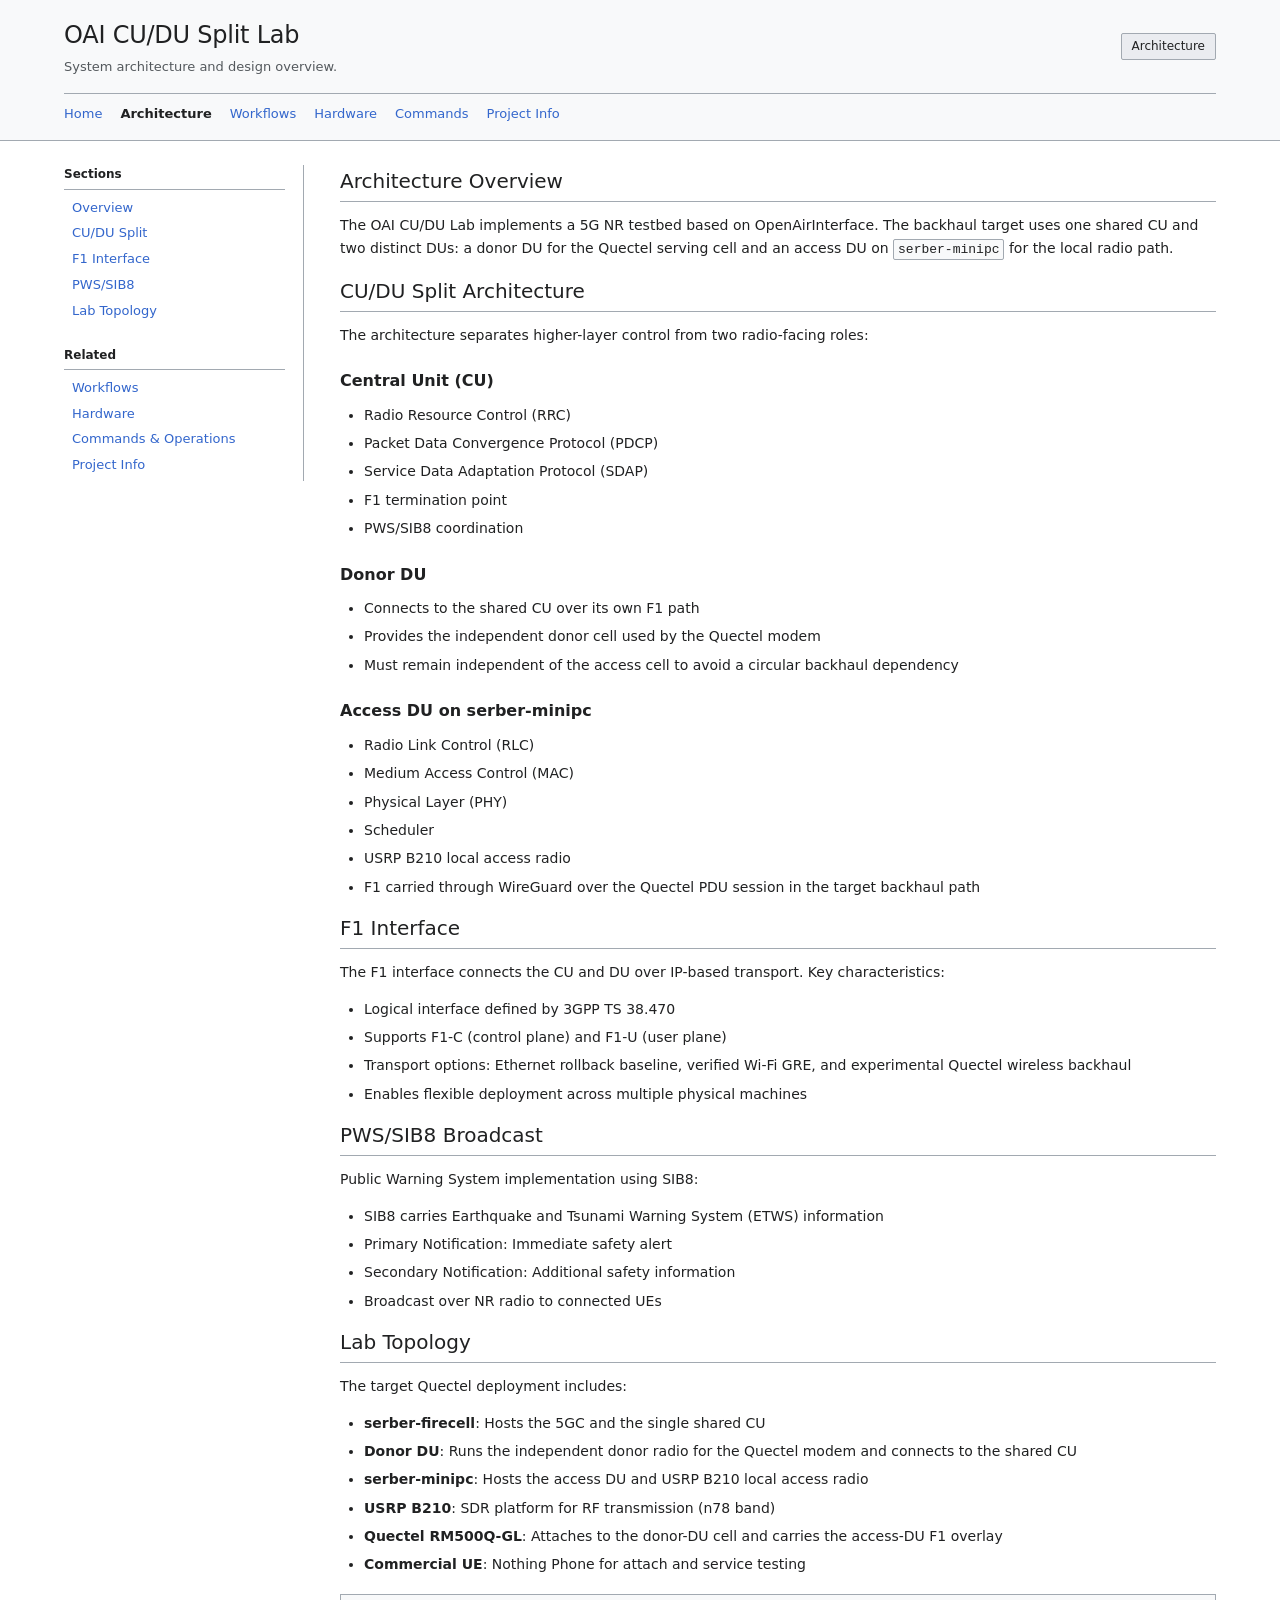
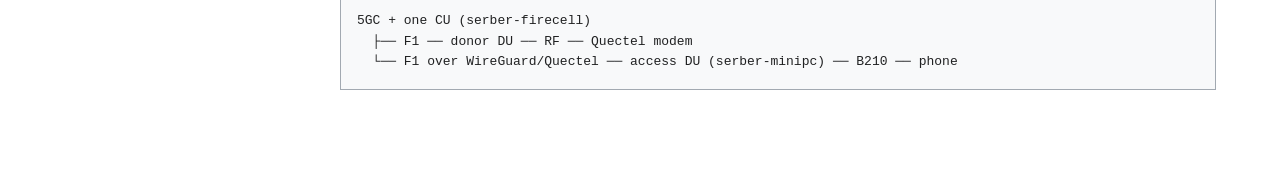
==== wiki/architecture.html @ 9427b41d "Publish lab wiki with GitHub Pages" ====
<!doctype html>
<html lang="en">
<head>
  <meta charset="utf-8">
  <meta name="viewport" content="width=device-width, initial-scale=1">
  <title>Architecture - OAI CU/DU Lab</title>
  <link rel="stylesheet" href="style.css">
</head>
<body>
  <header>
    <div class="wrap">
      <div class="header-main">
        <div>
          <h1><a href="index.html">OAI CU/DU Split Lab</a></h1>
          <p class="summary">System architecture and design overview.</p>
        </div>
        <div class="page-title-badge">Architecture</div>
      </div>
      <nav>
        <a href="index.html" class="">Home</a>
        <a href="architecture.html" class="active">Architecture</a>
        <a href="workflows.html" class="">Workflows</a>
        <a href="hardware.html" class="">Hardware</a>
        <a href="commands.html" class="">Commands</a>
        <a href="project.html" class="">Project Info</a>
      </nav>
    </div>
  </header>
  <div class="wrap">
    <main>
      <aside class="side">
        <div class="side-group">
          <h2 class="side-group-title">Sections</h2>
          <ul class="side-links">
            <li><a href="#overview">Overview</a></li>
            <li><a href="#cu-du">CU/DU Split</a></li>
            <li><a href="#f1">F1 Interface</a></li>
            <li><a href="#pws">PWS/SIB8</a></li>
            <li><a href="#topology">Lab Topology</a></li>
          </ul>
        </div>
        <div class="side-group">
          <h2 class="side-group-title">Related</h2>
          <ul class="side-links">
            <li><a href="workflows.html">Workflows</a></li>
            <li><a href="hardware.html">Hardware</a></li>
            <li><a href="commands.html">Commands &amp; Operations</a></li>
            <li><a href="project.html">Project Info</a></li>
          </ul>
        </div>
      </aside>
      <article>
        <section id="overview">
          <h2>Architecture Overview</h2>
          <p>The OAI CU/DU Lab implements a 5G NR testbed based on OpenAirInterface. The backhaul target uses one shared CU and two distinct DUs: a donor DU for the Quectel serving cell and an access DU on <code>serber-minipc</code> for the local radio path.</p>
        </section>

        <section id="cu-du">
          <h2>CU/DU Split Architecture</h2>
          <p>The architecture separates higher-layer control from two radio-facing roles:</p>
          <h3>Central Unit (CU)</h3>
          <ul>
            <li>Radio Resource Control (RRC)</li>
            <li>Packet Data Convergence Protocol (PDCP)</li>
            <li>Service Data Adaptation Protocol (SDAP)</li>
            <li>F1 termination point</li>
            <li>PWS/SIB8 coordination</li>
          </ul>
          <h3>Donor DU</h3>
          <ul>
            <li>Connects to the shared CU over its own F1 path</li>
            <li>Provides the independent donor cell used by the Quectel modem</li>
            <li>Must remain independent of the access cell to avoid a circular backhaul dependency</li>
          </ul>
          <h3>Access DU on serber-minipc</h3>
          <ul>
            <li>Radio Link Control (RLC)</li>
            <li>Medium Access Control (MAC)</li>
            <li>Physical Layer (PHY)</li>
            <li>Scheduler</li>
            <li>USRP B210 local access radio</li>
            <li>F1 carried through WireGuard over the Quectel PDU session in the target backhaul path</li>
          </ul>
        </section>

        <section id="f1">
          <h2>F1 Interface</h2>
          <p>The F1 interface connects the CU and DU over IP-based transport. Key characteristics:</p>
          <ul>
            <li>Logical interface defined by 3GPP TS 38.470</li>
            <li>Supports F1-C (control plane) and F1-U (user plane)</li>
            <li>Transport options: Ethernet rollback baseline, verified Wi-Fi GRE, and experimental Quectel wireless backhaul</li>
            <li>Enables flexible deployment across multiple physical machines</li>
          </ul>
        </section>

        <section id="pws">
          <h2>PWS/SIB8 Broadcast</h2>
          <p>Public Warning System implementation using SIB8:</p>
          <ul>
            <li>SIB8 carries Earthquake and Tsunami Warning System (ETWS) information</li>
            <li>Primary Notification: Immediate safety alert</li>
            <li>Secondary Notification: Additional safety information</li>
            <li>Broadcast over NR radio to connected UEs</li>
          </ul>
        </section>

        <section id="topology">
          <h2>Lab Topology</h2>
          <p>The target Quectel deployment includes:</p>
          <ul>
            <li><strong>serber-firecell</strong>: Hosts the 5GC and the single shared CU</li>
            <li><strong>Donor DU</strong>: Runs the independent donor radio for the Quectel modem and connects to the shared CU</li>
            <li><strong>serber-minipc</strong>: Hosts the access DU and USRP B210 local access radio</li>
            <li><strong>USRP B210</strong>: SDR platform for RF transmission (n78 band)</li>
            <li><strong>Quectel RM500Q-GL</strong>: Attaches to the donor-DU cell and carries the access-DU F1 overlay</li>
            <li><strong>Commercial UE</strong>: Nothing Phone for attach and service testing</li>
          </ul>
          <pre><code>5GC + one CU (serber-firecell)
  ├── F1 ── donor DU ── RF ── Quectel modem
  └── F1 over WireGuard/Quectel ── access DU (serber-minipc) ── B210 ── phone</code></pre>
        </section>
      </article>
    </main>
  </div>
</body>
</html>
---- wiki/style.css ----
/* Arch Wiki-style simple documentation theme */

:root {
  /* Fonts */
  --font-body: system-ui, -apple-system, BlinkMacSystemFont, "Segoe UI", Roboto, "Helvetica Neue", Arial, sans-serif;
  --font-mono: monospace, "Courier New", Courier;

  /* Theme Colors (Light Mode Default) */
  --bg: #ffffff;
  --card-bg: #ffffff;
  --fg: #202122;
  --muted: #54595d;
  --line: #a2a9b1;
  --soft: #f8f9fa;
  --primary: #3366cc;
  --primary-hover: #4477dd;
  --primary-light: #eaecf0;
  --accent: #3366cc;
}

@media (prefers-color-scheme: dark) {
  :root {
    --bg: #101418;
    --card-bg: #101418;
    --fg: #e3e3e3;
    --muted: #9ca3af;
    --line: #30363d;
    --soft: #161b22;
    --primary: #58a6ff;
    --primary-hover: #6cb6ff;
    --primary-light: #1f2937;
    --accent: #58a6ff;
  }
}

* {
  box-sizing: border-box;
}

body {
  margin: 0;
  font-family: var(--font-body);
  color: var(--fg);
  background: var(--bg);
  -webkit-font-smoothing: antialiased;
  line-height: 1.6;
}

header {
  border-bottom: 1px solid var(--line);
  background: var(--soft);
  padding: 16px 0;
}

.wrap {
  max-width: 1200px;
  margin: 0 auto;
  padding: 0 24px;
}

header .wrap {
  display: flex;
  flex-direction: column;
  gap: 12px;
}

.header-main {
  display: flex;
  justify-content: space-between;
  align-items: center;
}

header h1 {
  font-size: 24px;
  font-weight: normal;
  margin: 0;
  color: var(--fg);
  letter-spacing: -0.01em;
}

header h1 a {
  color: var(--fg) !important;
  text-decoration: none !important;
}

header h1 a:hover {
  color: var(--primary) !important;
}

header .summary {
  font-size: 13px;
  color: var(--muted);
  margin: 4px 0 0 0;
  line-height: 1.4;
}

.page-title-badge {
  font-size: 12px;
  font-weight: normal;
  background: var(--primary-light);
  color: var(--fg);
  padding: 3px 10px;
  border: 1px solid var(--line);
  border-radius: 2px;
}

nav {
  display: flex;
  gap: 18px;
  border-top: 1px solid var(--line);
  padding-top: 10px;
  margin-top: 4px;
  flex-wrap: wrap;
}

nav a {
  font-size: 13px;
  color: var(--primary);
  text-decoration: none !important;
}

nav a:hover {
  text-decoration: underline !important;
}

nav a.active {
  color: var(--fg);
  font-weight: bold;
}

main {
  display: grid;
  grid-template-columns: 240px 1fr;
  gap: 36px;
  margin-top: 24px;
  align-items: start;
}

@media (max-width: 900px) {
  main {
    grid-template-columns: 1fr;
    gap: 24px;
  }
}

.side {
  border-right: 1px solid var(--line);
  padding-right: 18px;
  font-size: 13px;
}

@media (max-width: 900px) {
  .side {
    border-right: none;
    border-bottom: 1px solid var(--line);
    padding-right: 0;
    padding-bottom: 18px;
  }
}

.side-group {
  margin-bottom: 24px;
}

.side-group:last-child {
  margin-bottom: 0;
}

.side-group-title {
  font-size: 12px;
  font-weight: bold;
  color: var(--fg);
  margin: 0 0 8px 0;
  border-bottom: 1px solid var(--line);
  padding-bottom: 4px;
}

.side-links {
  list-style: none;
  padding: 0 0 0 8px;
  margin: 0;
}

.side-links li {
  margin: 5px 0;
}

.side-links a {
  color: var(--primary);
  text-decoration: none;
}

.side-links a:hover {
  text-decoration: underline;
}

.side-links a.active {
  color: var(--fg);
  font-weight: bold;
}

article {
  min-width: 0;
  padding-bottom: 64px;
}

article h2 {
  font-size: 20px;
  font-weight: normal;
  color: var(--fg);
  margin: 28px 0 12px;
  padding-bottom: 4px;
  border-bottom: 1px solid var(--line);
}

article h2:first-of-type {
  margin-top: 0;
}

article h3 {
  font-size: 16px;
  font-weight: bold;
  color: var(--fg);
  margin: 22px 0 10px;
}

article p {
  margin: 0 0 14px 0;
  font-size: 14px;
}

article ul, article ol {
  padding-left: 24px;
  margin: 0 0 14px 0;
}

article li {
  margin: 6px 0;
  font-size: 14px;
}

article code {
  font-family: var(--font-mono);
  font-size: 13px;
  background: var(--soft);
  color: var(--fg);
  padding: 2px 4px;
  border: 1px solid var(--line);
  border-radius: 2px;
  word-break: break-all;
}

article pre {
  font-family: var(--font-mono);
  font-size: 13px;
  background: var(--soft);
  border: 1px solid var(--line);
  padding: 16px;
  overflow-x: auto;
  margin: 18px 0;
}

article pre code {
  background: none;
  border: none;
  padding: 0;
  border-radius: 0;
}

article a {
  color: var(--primary);
  text-decoration: none;
}

article a:hover {
  text-decoration: underline;
}

.grid {
  display: grid;
  grid-template-columns: repeat(auto-fit, minmax(260px, 1fr));
  gap: 16px;
  margin: 20px 0;
}

.box {
  border: 1px solid var(--line);
  padding: 16px;
  background: var(--soft);
}

.box h3 {
  margin-top: 0;
  margin-bottom: 6px;
  font-size: 14.5px;
}

.box p {
  font-size: 13px;
  margin-bottom: 0;
  color: var(--muted);
  line-height: 1.5;
}

/* Minimal Table styling conforming to Arch Wiki theme */
table {
  width: 100%;
  border-collapse: collapse;
  margin: 20px 0;
  font-size: 13px;
}

th, td {
  padding: 8px 12px;
  text-align: left;
  border: 1px solid var(--line);
}

th {
  background-color: var(--soft);
  font-weight: bold;
}

tr:nth-child(even) td {
  background-color: var(--soft);
}

/* Minimal Alert boxes conforming to Arch Wiki theme */
.alert {
  padding: 12px 16px;
  margin: 20px 0;
  border-left: 4px solid var(--line);
  background-color: var(--soft);
  font-size: 13.5px;
}

.alert p {
  margin: 0;
}

.alert-title {
  font-weight: bold;
  margin-bottom: 4px;
}

.alert-note {
  border-left-color: var(--primary);
}

.alert-tip {
  border-left-color: var(--primary);
}

.alert-warning {
  border-left-color: var(--line);
}

.alert-danger {
  border-left-color: var(--line);
}
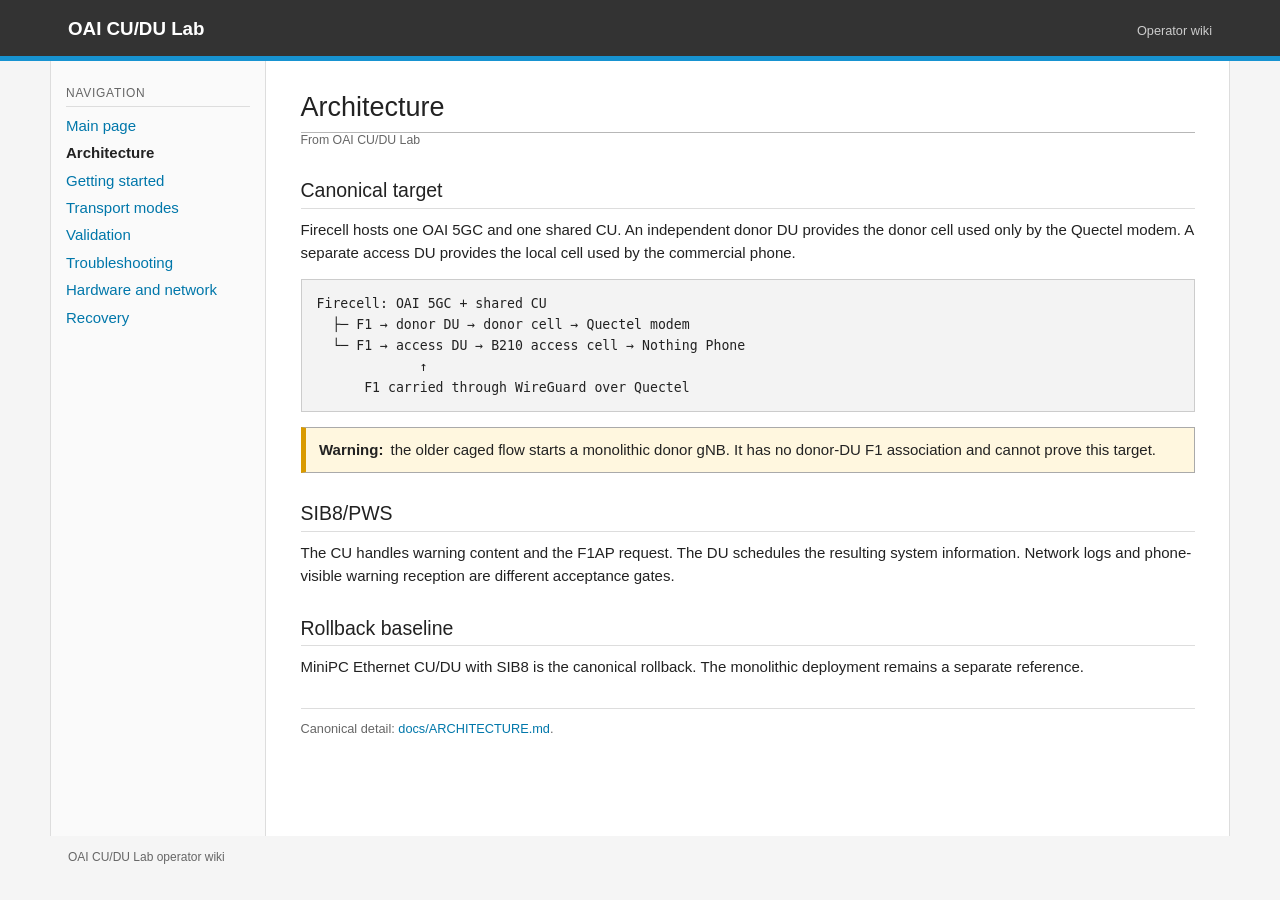
==== commit 5f5c643c: "Simplify the operator wiki" ====
--- a/wiki/architecture.html
+++ b/wiki/architecture.html
@@ -1,127 +1,16 @@
 <!doctype html>
-<html lang="en">
-<head>
-  <meta charset="utf-8">
-  <meta name="viewport" content="width=device-width, initial-scale=1">
-  <title>Architecture - OAI CU/DU Lab</title>
-  <link rel="stylesheet" href="style.css">
-</head>
-<body>
-  <header>
-    <div class="wrap">
-      <div class="header-main">
-        <div>
-          <h1><a href="index.html">OAI CU/DU Split Lab</a></h1>
-          <p class="summary">System architecture and design overview.</p>
-        </div>
-        <div class="page-title-badge">Architecture</div>
-      </div>
-      <nav>
-        <a href="index.html" class="">Home</a>
-        <a href="architecture.html" class="active">Architecture</a>
-        <a href="workflows.html" class="">Workflows</a>
-        <a href="hardware.html" class="">Hardware</a>
-        <a href="commands.html" class="">Commands</a>
-        <a href="project.html" class="">Project Info</a>
-      </nav>
-    </div>
-  </header>
-  <div class="wrap">
-    <main>
-      <aside class="side">
-        <div class="side-group">
-          <h2 class="side-group-title">Sections</h2>
-          <ul class="side-links">
-            <li><a href="#overview">Overview</a></li>
-            <li><a href="#cu-du">CU/DU Split</a></li>
-            <li><a href="#f1">F1 Interface</a></li>
-            <li><a href="#pws">PWS/SIB8</a></li>
-            <li><a href="#topology">Lab Topology</a></li>
-          </ul>
-        </div>
-        <div class="side-group">
-          <h2 class="side-group-title">Related</h2>
-          <ul class="side-links">
-            <li><a href="workflows.html">Workflows</a></li>
-            <li><a href="hardware.html">Hardware</a></li>
-            <li><a href="commands.html">Commands &amp; Operations</a></li>
-            <li><a href="project.html">Project Info</a></li>
-          </ul>
-        </div>
-      </aside>
-      <article>
-        <section id="overview">
-          <h2>Architecture Overview</h2>
-          <p>The OAI CU/DU Lab implements a 5G NR testbed based on OpenAirInterface. The backhaul target uses one shared CU and two distinct DUs: a donor DU for the Quectel serving cell and an access DU on <code>serber-minipc</code> for the local radio path.</p>
-        </section>
-
-        <section id="cu-du">
-          <h2>CU/DU Split Architecture</h2>
-          <p>The architecture separates higher-layer control from two radio-facing roles:</p>
-          <h3>Central Unit (CU)</h3>
-          <ul>
-            <li>Radio Resource Control (RRC)</li>
-            <li>Packet Data Convergence Protocol (PDCP)</li>
-            <li>Service Data Adaptation Protocol (SDAP)</li>
-            <li>F1 termination point</li>
-            <li>PWS/SIB8 coordination</li>
-          </ul>
-          <h3>Donor DU</h3>
-          <ul>
-            <li>Connects to the shared CU over its own F1 path</li>
-            <li>Provides the independent donor cell used by the Quectel modem</li>
-            <li>Must remain independent of the access cell to avoid a circular backhaul dependency</li>
-          </ul>
-          <h3>Access DU on serber-minipc</h3>
-          <ul>
-            <li>Radio Link Control (RLC)</li>
-            <li>Medium Access Control (MAC)</li>
-            <li>Physical Layer (PHY)</li>
-            <li>Scheduler</li>
-            <li>USRP B210 local access radio</li>
-            <li>F1 carried through WireGuard over the Quectel PDU session in the target backhaul path</li>
-          </ul>
-        </section>
-
-        <section id="f1">
-          <h2>F1 Interface</h2>
-          <p>The F1 interface connects the CU and DU over IP-based transport. Key characteristics:</p>
-          <ul>
-            <li>Logical interface defined by 3GPP TS 38.470</li>
-            <li>Supports F1-C (control plane) and F1-U (user plane)</li>
-            <li>Transport options: Ethernet rollback baseline, verified Wi-Fi GRE, and experimental Quectel wireless backhaul</li>
-            <li>Enables flexible deployment across multiple physical machines</li>
-          </ul>
-        </section>
-
-        <section id="pws">
-          <h2>PWS/SIB8 Broadcast</h2>
-          <p>Public Warning System implementation using SIB8:</p>
-          <ul>
-            <li>SIB8 carries Earthquake and Tsunami Warning System (ETWS) information</li>
-            <li>Primary Notification: Immediate safety alert</li>
-            <li>Secondary Notification: Additional safety information</li>
-            <li>Broadcast over NR radio to connected UEs</li>
-          </ul>
-        </section>
-
-        <section id="topology">
-          <h2>Lab Topology</h2>
-          <p>The target Quectel deployment includes:</p>
-          <ul>
-            <li><strong>serber-firecell</strong>: Hosts the 5GC and the single shared CU</li>
-            <li><strong>Donor DU</strong>: Runs the independent donor radio for the Quectel modem and connects to the shared CU</li>
-            <li><strong>serber-minipc</strong>: Hosts the access DU and USRP B210 local access radio</li>
-            <li><strong>USRP B210</strong>: SDR platform for RF transmission (n78 band)</li>
-            <li><strong>Quectel RM500Q-GL</strong>: Attaches to the donor-DU cell and carries the access-DU F1 overlay</li>
-            <li><strong>Commercial UE</strong>: Nothing Phone for attach and service testing</li>
-          </ul>
-          <pre><code>5GC + one CU (serber-firecell)
-  ├── F1 ── donor DU ── RF ── Quectel modem
-  └── F1 over WireGuard/Quectel ── access DU (serber-minipc) ── B210 ── phone</code></pre>
-        </section>
-      </article>
-    </main>
-  </div>
-</body>
-</html>
+<html lang="en"><head><meta charset="utf-8"><meta name="viewport" content="width=device-width,initial-scale=1"><title>Architecture — OAI CU/DU Lab</title><link rel="stylesheet" href="style.css"></head>
+<body><header class="site-header"><div class="site-header-inner"><p class="site-title"><a href="index.html">OAI CU/DU Lab</a></p><span class="site-tagline">Operator wiki</span></div></header>
+<div class="page"><aside class="sidebar"><h2>Navigation</h2><ul><li><a href="index.html">Main page</a></li><li><a aria-current="page" href="architecture.html">Architecture</a></li><li><a href="commands.html">Getting started</a></li><li><a href="workflows.html">Transport modes</a></li><li><a href="validation.html">Validation</a></li><li><a href="troubleshooting.html">Troubleshooting</a></li><li><a href="hardware.html">Hardware and network</a></li><li><a href="recovery.html">Recovery</a></li></ul></aside>
+<main><h1>Architecture</h1><p class="from">From OAI CU/DU Lab</p>
+<h2>Canonical target</h2><p>Firecell hosts one OAI 5GC and one shared CU. An independent donor DU provides the donor cell used only by the Quectel modem. A separate access DU provides the local cell used by the commercial phone.</p>
+<pre><code>Firecell: OAI 5GC + shared CU
+  ├─ F1 → donor DU → donor cell → Quectel modem
+  └─ F1 → access DU → B210 access cell → Nothing Phone
+             ↑
+      F1 carried through WireGuard over Quectel</code></pre>
+<div class="warning"><strong>Warning:</strong> the older caged flow starts a monolithic donor gNB. It has no donor-DU F1 association and cannot prove this target.</div>
+<h2>SIB8/PWS</h2><p>The CU handles warning content and the F1AP request. The DU schedules the resulting system information. Network logs and phone-visible warning reception are different acceptance gates.</p>
+<h2>Rollback baseline</h2><p>MiniPC Ethernet CU/DU with SIB8 is the canonical rollback. The monolithic deployment remains a separate reference.</p>
+<p class="source">Canonical detail: <a href="https://github.com/promaaa/oai-cu-du-lab/blob/main/docs/ARCHITECTURE.md">docs/ARCHITECTURE.md</a>.</p></main></div>
+<footer>OAI CU/DU Lab operator wiki</footer></body></html>
--- a/wiki/style.css
+++ b/wiki/style.css
@@ -1,360 +1,75 @@
-/* Arch Wiki-style simple documentation theme */
-
 :root {
-  /* Fonts */
-  --font-body: system-ui, -apple-system, BlinkMacSystemFont, "Segoe UI", Roboto, "Helvetica Neue", Arial, sans-serif;
-  --font-mono: monospace, "Courier New", Courier;
-
-  /* Theme Colors (Light Mode Default) */
-  --bg: #ffffff;
-  --card-bg: #ffffff;
-  --fg: #202122;
-  --muted: #54595d;
-  --line: #a2a9b1;
-  --soft: #f8f9fa;
-  --primary: #3366cc;
-  --primary-hover: #4477dd;
-  --primary-light: #eaecf0;
-  --accent: #3366cc;
+  --blue: #1793d1;
+  --blue-dark: #0f6f9f;
+  --ink: #222;
+  --muted: #666;
+  --line: #b7b7b7;
+  --soft-line: #ddd;
+  --paper: #fff;
+  --page: #f5f5f5;
+  --note: #eef7fc;
+  --warn: #fff7df;
+  font-family: Arial, Helvetica, sans-serif;
+  color: var(--ink);
+  background: var(--page);
 }
 
-@media (prefers-color-scheme: dark) {
-  :root {
-    --bg: #101418;
-    --card-bg: #101418;
-    --fg: #e3e3e3;
-    --muted: #9ca3af;
-    --line: #30363d;
-    --soft: #161b22;
-    --primary: #58a6ff;
-    --primary-hover: #6cb6ff;
-    --primary-light: #1f2937;
-    --accent: #58a6ff;
-  }
+* { box-sizing: border-box; }
+html { font-size: 15px; }
+body { margin: 0; line-height: 1.55; background: var(--page); }
+a { color: #07a; text-decoration: none; }
+a:hover, a:focus { color: var(--blue-dark); text-decoration: underline; }
+
+.site-header { background: #333; color: #fff; border-bottom: 5px solid var(--blue); }
+.site-header-inner { max-width: 1180px; margin: 0 auto; padding: .9rem 1.2rem; display: flex; align-items: baseline; justify-content: space-between; gap: 1rem; }
+.site-title { margin: 0; font-size: 1.25rem; font-weight: 600; }
+.site-title a { color: #fff; }
+.site-title a:hover { text-decoration: none; }
+.site-tagline { color: #ccc; font-size: .85rem; }
+
+.page { max-width: 1180px; margin: 0 auto; display: grid; grid-template-columns: 215px minmax(0, 1fr); min-height: calc(100vh - 125px); background: var(--paper); border-inline: 1px solid var(--soft-line); }
+.sidebar { padding: 1.5rem 1rem; border-right: 1px solid var(--soft-line); background: #fafafa; }
+.sidebar h2 { margin: 0 0 .45rem; padding-bottom: .25rem; font-size: .8rem; text-transform: uppercase; letter-spacing: .06em; color: var(--muted); border-bottom: 1px solid var(--soft-line); }
+.sidebar ul { margin: 0 0 1.25rem; padding: 0; list-style: none; }
+.sidebar li { margin: .28rem 0; }
+.sidebar a[aria-current="page"] { color: var(--ink); font-weight: 700; }
+
+main { min-width: 0; padding: 1.7rem 2.3rem 3rem; }
+.from { margin: -.5rem 0 1.2rem; color: var(--muted); font-size: .82rem; }
+h1 { margin: 0 0 .35rem; padding-bottom: .25rem; font-size: 1.8rem; font-weight: 400; border-bottom: 1px solid var(--line); }
+h2 { margin: 1.7rem 0 .55rem; padding-bottom: .18rem; font-size: 1.3rem; font-weight: 400; border-bottom: 1px solid var(--soft-line); }
+h3 { margin: 1.3rem 0 .4rem; font-size: 1rem; }
+p { margin: .55rem 0 1rem; }
+ul, ol { padding-left: 1.7rem; }
+li { margin: .2rem 0; }
+code { padding: .1rem .25rem; background: #eee; border: 1px solid #ddd; font-family: ui-monospace, SFMono-Regular, Menlo, Consolas, monospace; font-size: .88em; }
+pre { overflow-x: auto; padding: .85rem 1rem; background: #f3f3f3; border: 1px solid #ccc; line-height: 1.4; }
+pre code { padding: 0; background: transparent; border: 0; }
+
+table { width: 100%; margin: .8rem 0 1.2rem; border-collapse: collapse; font-size: .92rem; }
+th, td { padding: .45rem .55rem; border: 1px solid #aaa; text-align: left; vertical-align: top; }
+th { background: #e8e8e8; }
+tr:nth-child(even) td { background: #fafafa; }
+
+.note, .warning { margin: 1rem 0; padding: .7rem .9rem; border: 1px solid #aaa; border-left-width: 5px; }
+.note { background: var(--note); border-left-color: var(--blue); }
+.warning { background: var(--warn); border-left-color: #d99a00; }
+.note strong, .warning strong { display: inline-block; margin-right: .2rem; }
+
+.index-grid { display: grid; grid-template-columns: repeat(2, minmax(0, 1fr)); gap: .8rem 1.5rem; }
+.index-grid section h2 { margin-top: .7rem; }
+.index-grid ul { margin-top: .35rem; }
+.source { margin-top: 2rem; padding-top: .7rem; color: var(--muted); border-top: 1px solid var(--soft-line); font-size: .85rem; }
+footer { max-width: 1180px; margin: 0 auto; padding: .8rem 1.2rem 1.4rem; color: var(--muted); font-size: .8rem; }
+
+@media (max-width: 760px) {
+  .site-header-inner { display: block; }
+  .site-tagline { display: block; margin-top: .2rem; }
+  .page { grid-template-columns: 1fr; border: 0; }
+  .sidebar { border-right: 0; border-bottom: 1px solid var(--soft-line); padding: .8rem 1rem; }
+  .sidebar h2 { display: none; }
+  .sidebar ul { display: flex; flex-wrap: wrap; gap: .25rem .9rem; margin: 0; }
+  main { padding: 1.25rem 1rem 2.5rem; }
+  .index-grid { grid-template-columns: 1fr; }
+  table { display: block; overflow-x: auto; }
 }
-
-* {
-  box-sizing: border-box;
-}
-
-body {
-  margin: 0;
-  font-family: var(--font-body);
-  color: var(--fg);
-  background: var(--bg);
-  -webkit-font-smoothing: antialiased;
-  line-height: 1.6;
-}
-
-header {
-  border-bottom: 1px solid var(--line);
-  background: var(--soft);
-  padding: 16px 0;
-}
-
-.wrap {
-  max-width: 1200px;
-  margin: 0 auto;
-  padding: 0 24px;
-}
-
-header .wrap {
-  display: flex;
-  flex-direction: column;
-  gap: 12px;
-}
-
-.header-main {
-  display: flex;
-  justify-content: space-between;
-  align-items: center;
-}
-
-header h1 {
-  font-size: 24px;
-  font-weight: normal;
-  margin: 0;
-  color: var(--fg);
-  letter-spacing: -0.01em;
-}
-
-header h1 a {
-  color: var(--fg) !important;
-  text-decoration: none !important;
-}
-
-header h1 a:hover {
-  color: var(--primary) !important;
-}
-
-header .summary {
-  font-size: 13px;
-  color: var(--muted);
-  margin: 4px 0 0 0;
-  line-height: 1.4;
-}
-
-.page-title-badge {
-  font-size: 12px;
-  font-weight: normal;
-  background: var(--primary-light);
-  color: var(--fg);
-  padding: 3px 10px;
-  border: 1px solid var(--line);
-  border-radius: 2px;
-}
-
-nav {
-  display: flex;
-  gap: 18px;
-  border-top: 1px solid var(--line);
-  padding-top: 10px;
-  margin-top: 4px;
-  flex-wrap: wrap;
-}
-
-nav a {
-  font-size: 13px;
-  color: var(--primary);
-  text-decoration: none !important;
-}
-
-nav a:hover {
-  text-decoration: underline !important;
-}
-
-nav a.active {
-  color: var(--fg);
-  font-weight: bold;
-}
-
-main {
-  display: grid;
-  grid-template-columns: 240px 1fr;
-  gap: 36px;
-  margin-top: 24px;
-  align-items: start;
-}
-
-@media (max-width: 900px) {
-  main {
-    grid-template-columns: 1fr;
-    gap: 24px;
-  }
-}
-
-.side {
-  border-right: 1px solid var(--line);
-  padding-right: 18px;
-  font-size: 13px;
-}
-
-@media (max-width: 900px) {
-  .side {
-    border-right: none;
-    border-bottom: 1px solid var(--line);
-    padding-right: 0;
-    padding-bottom: 18px;
-  }
-}
-
-.side-group {
-  margin-bottom: 24px;
-}
-
-.side-group:last-child {
-  margin-bottom: 0;
-}
-
-.side-group-title {
-  font-size: 12px;
-  font-weight: bold;
-  color: var(--fg);
-  margin: 0 0 8px 0;
-  border-bottom: 1px solid var(--line);
-  padding-bottom: 4px;
-}
-
-.side-links {
-  list-style: none;
-  padding: 0 0 0 8px;
-  margin: 0;
-}
-
-.side-links li {
-  margin: 5px 0;
-}
-
-.side-links a {
-  color: var(--primary);
-  text-decoration: none;
-}
-
-.side-links a:hover {
-  text-decoration: underline;
-}
-
-.side-links a.active {
-  color: var(--fg);
-  font-weight: bold;
-}
-
-article {
-  min-width: 0;
-  padding-bottom: 64px;
-}
-
-article h2 {
-  font-size: 20px;
-  font-weight: normal;
-  color: var(--fg);
-  margin: 28px 0 12px;
-  padding-bottom: 4px;
-  border-bottom: 1px solid var(--line);
-}
-
-article h2:first-of-type {
-  margin-top: 0;
-}
-
-article h3 {
-  font-size: 16px;
-  font-weight: bold;
-  color: var(--fg);
-  margin: 22px 0 10px;
-}
-
-article p {
-  margin: 0 0 14px 0;
-  font-size: 14px;
-}
-
-article ul, article ol {
-  padding-left: 24px;
-  margin: 0 0 14px 0;
-}
-
-article li {
-  margin: 6px 0;
-  font-size: 14px;
-}
-
-article code {
-  font-family: var(--font-mono);
-  font-size: 13px;
-  background: var(--soft);
-  color: var(--fg);
-  padding: 2px 4px;
-  border: 1px solid var(--line);
-  border-radius: 2px;
-  word-break: break-all;
-}
-
-article pre {
-  font-family: var(--font-mono);
-  font-size: 13px;
-  background: var(--soft);
-  border: 1px solid var(--line);
-  padding: 16px;
-  overflow-x: auto;
-  margin: 18px 0;
-}
-
-article pre code {
-  background: none;
-  border: none;
-  padding: 0;
-  border-radius: 0;
-}
-
-article a {
-  color: var(--primary);
-  text-decoration: none;
-}
-
-article a:hover {
-  text-decoration: underline;
-}
-
-.grid {
-  display: grid;
-  grid-template-columns: repeat(auto-fit, minmax(260px, 1fr));
-  gap: 16px;
-  margin: 20px 0;
-}
-
-.box {
-  border: 1px solid var(--line);
-  padding: 16px;
-  background: var(--soft);
-}
-
-.box h3 {
-  margin-top: 0;
-  margin-bottom: 6px;
-  font-size: 14.5px;
-}
-
-.box p {
-  font-size: 13px;
-  margin-bottom: 0;
-  color: var(--muted);
-  line-height: 1.5;
-}
-
-/* Minimal Table styling conforming to Arch Wiki theme */
-table {
-  width: 100%;
-  border-collapse: collapse;
-  margin: 20px 0;
-  font-size: 13px;
-}
-
-th, td {
-  padding: 8px 12px;
-  text-align: left;
-  border: 1px solid var(--line);
-}
-
-th {
-  background-color: var(--soft);
-  font-weight: bold;
-}
-
-tr:nth-child(even) td {
-  background-color: var(--soft);
-}
-
-/* Minimal Alert boxes conforming to Arch Wiki theme */
-.alert {
-  padding: 12px 16px;
-  margin: 20px 0;
-  border-left: 4px solid var(--line);
-  background-color: var(--soft);
-  font-size: 13.5px;
-}
-
-.alert p {
-  margin: 0;
-}
-
-.alert-title {
-  font-weight: bold;
-  margin-bottom: 4px;
-}
-
-.alert-note {
-  border-left-color: var(--primary);
-}
-
-.alert-tip {
-  border-left-color: var(--primary);
-}
-
-.alert-warning {
-  border-left-color: var(--line);
-}
-
-.alert-danger {
-  border-left-color: var(--line);
-}
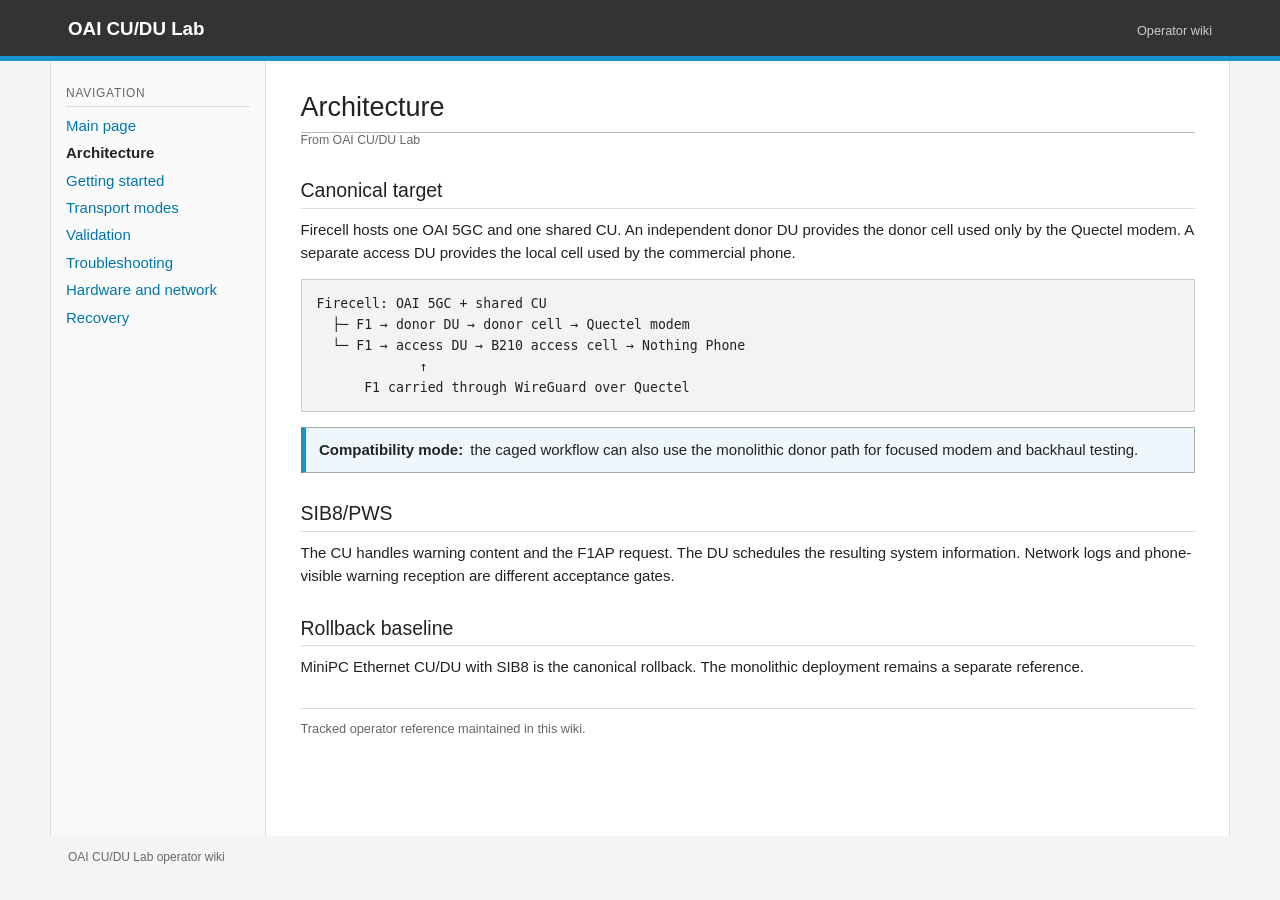
==== commit 62ee8437: "Keep maintainer context local" ====
--- a/wiki/architecture.html
+++ b/wiki/architecture.html
@@ -9,8 +9,8 @@
   └─ F1 → access DU → B210 access cell → Nothing Phone
              ↑
       F1 carried through WireGuard over Quectel</code></pre>
-<div class="warning"><strong>Warning:</strong> the older caged flow starts a monolithic donor gNB. It has no donor-DU F1 association and cannot prove this target.</div>
+<div class="note"><strong>Compatibility mode:</strong> the caged workflow can also use the monolithic donor path for focused modem and backhaul testing.</div>
 <h2>SIB8/PWS</h2><p>The CU handles warning content and the F1AP request. The DU schedules the resulting system information. Network logs and phone-visible warning reception are different acceptance gates.</p>
 <h2>Rollback baseline</h2><p>MiniPC Ethernet CU/DU with SIB8 is the canonical rollback. The monolithic deployment remains a separate reference.</p>
-<p class="source">Canonical detail: <a href="https://github.com/promaaa/oai-cu-du-lab/blob/main/docs/ARCHITECTURE.md">docs/ARCHITECTURE.md</a>.</p></main></div>
+<p class="source">Tracked operator reference maintained in this wiki.</p></main></div>
 <footer>OAI CU/DU Lab operator wiki</footer></body></html>
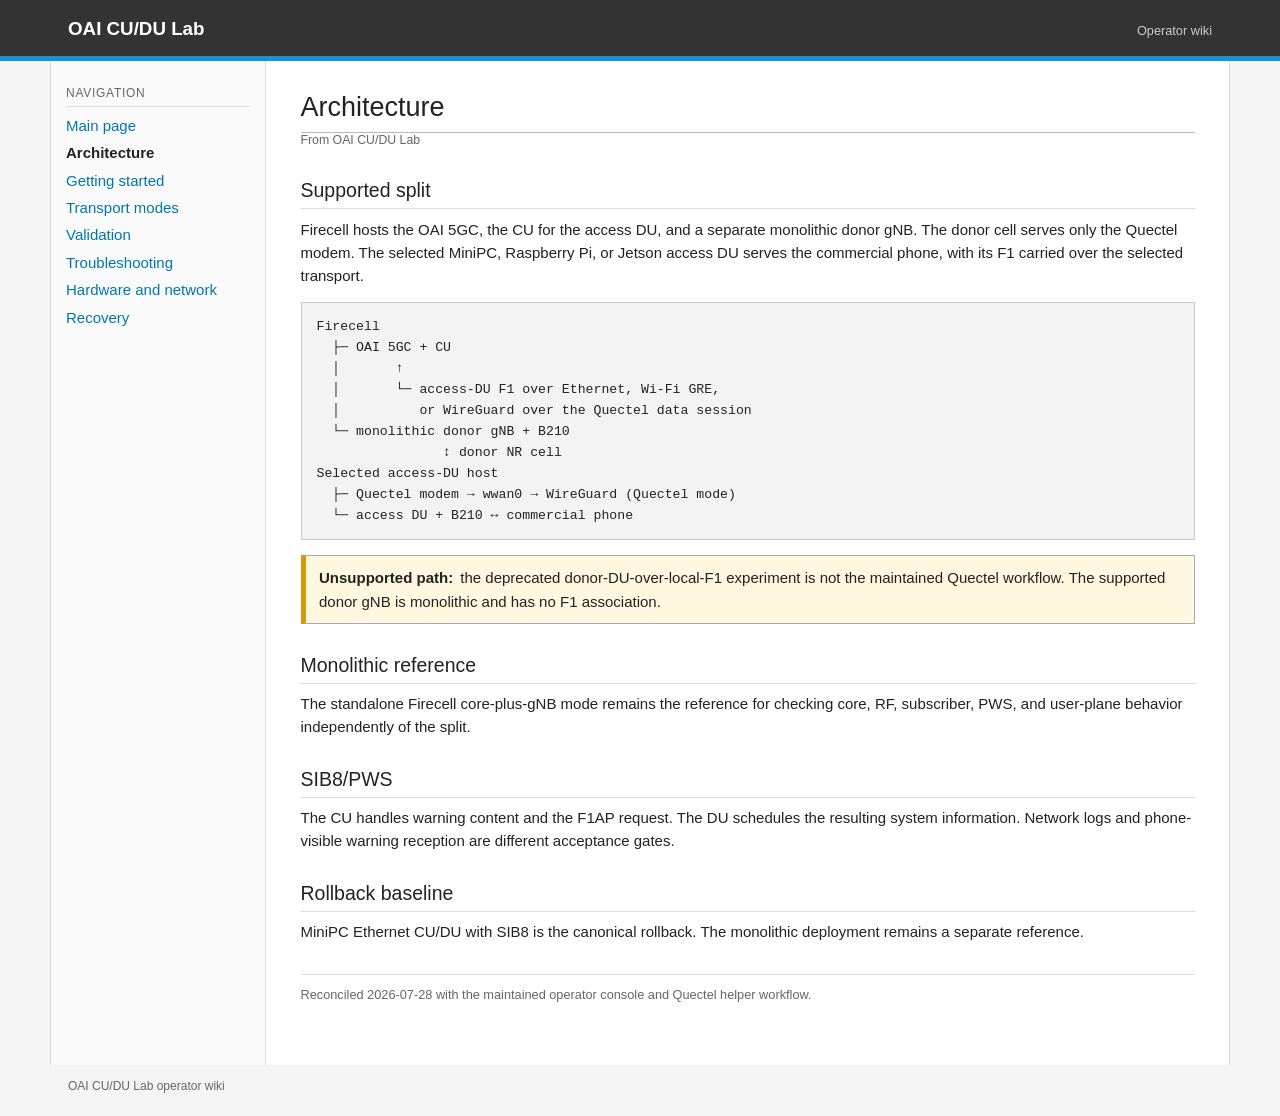
==== commit 1494f1d0: "Reconcile operator wiki with current lab workflow" ====
--- a/wiki/architecture.html
+++ b/wiki/architecture.html
@@ -3,14 +3,20 @@
 <body><header class="site-header"><div class="site-header-inner"><p class="site-title"><a href="index.html">OAI CU/DU Lab</a></p><span class="site-tagline">Operator wiki</span></div></header>
 <div class="page"><aside class="sidebar"><h2>Navigation</h2><ul><li><a href="index.html">Main page</a></li><li><a aria-current="page" href="architecture.html">Architecture</a></li><li><a href="commands.html">Getting started</a></li><li><a href="workflows.html">Transport modes</a></li><li><a href="validation.html">Validation</a></li><li><a href="troubleshooting.html">Troubleshooting</a></li><li><a href="hardware.html">Hardware and network</a></li><li><a href="recovery.html">Recovery</a></li></ul></aside>
 <main><h1>Architecture</h1><p class="from">From OAI CU/DU Lab</p>
-<h2>Canonical target</h2><p>Firecell hosts one OAI 5GC and one shared CU. An independent donor DU provides the donor cell used only by the Quectel modem. A separate access DU provides the local cell used by the commercial phone.</p>
-<pre><code>Firecell: OAI 5GC + shared CU
-  ├─ F1 → donor DU → donor cell → Quectel modem
-  └─ F1 → access DU → B210 access cell → Nothing Phone
-             ↑
-      F1 carried through WireGuard over Quectel</code></pre>
-<div class="note"><strong>Compatibility mode:</strong> the caged workflow can also use the monolithic donor path for focused modem and backhaul testing.</div>
+<h2>Supported split</h2><p>Firecell hosts the OAI 5GC, the CU for the access DU, and a separate monolithic donor gNB. The donor cell serves only the Quectel modem. The selected MiniPC, Raspberry Pi, or Jetson access DU serves the commercial phone, with its F1 carried over the selected transport.</p>
+<pre><code>Firecell
+  ├─ OAI 5GC + CU
+  │       ↑
+  │       └─ access-DU F1 over Ethernet, Wi-Fi GRE,
+  │          or WireGuard over the Quectel data session
+  └─ monolithic donor gNB + B210
+                ↕ donor NR cell
+Selected access-DU host
+  ├─ Quectel modem → wwan0 → WireGuard (Quectel mode)
+  └─ access DU + B210 ↔ commercial phone</code></pre>
+<div class="warning"><strong>Unsupported path:</strong> the deprecated donor-DU-over-local-F1 experiment is not the maintained Quectel workflow. The supported donor gNB is monolithic and has no F1 association.</div>
+<h2>Monolithic reference</h2><p>The standalone Firecell core-plus-gNB mode remains the reference for checking core, RF, subscriber, PWS, and user-plane behavior independently of the split.</p>
 <h2>SIB8/PWS</h2><p>The CU handles warning content and the F1AP request. The DU schedules the resulting system information. Network logs and phone-visible warning reception are different acceptance gates.</p>
 <h2>Rollback baseline</h2><p>MiniPC Ethernet CU/DU with SIB8 is the canonical rollback. The monolithic deployment remains a separate reference.</p>
-<p class="source">Tracked operator reference maintained in this wiki.</p></main></div>
+<p class="source">Reconciled 2026-07-28 with the maintained operator console and Quectel helper workflow.</p></main></div>
 <footer>OAI CU/DU Lab operator wiki</footer></body></html>
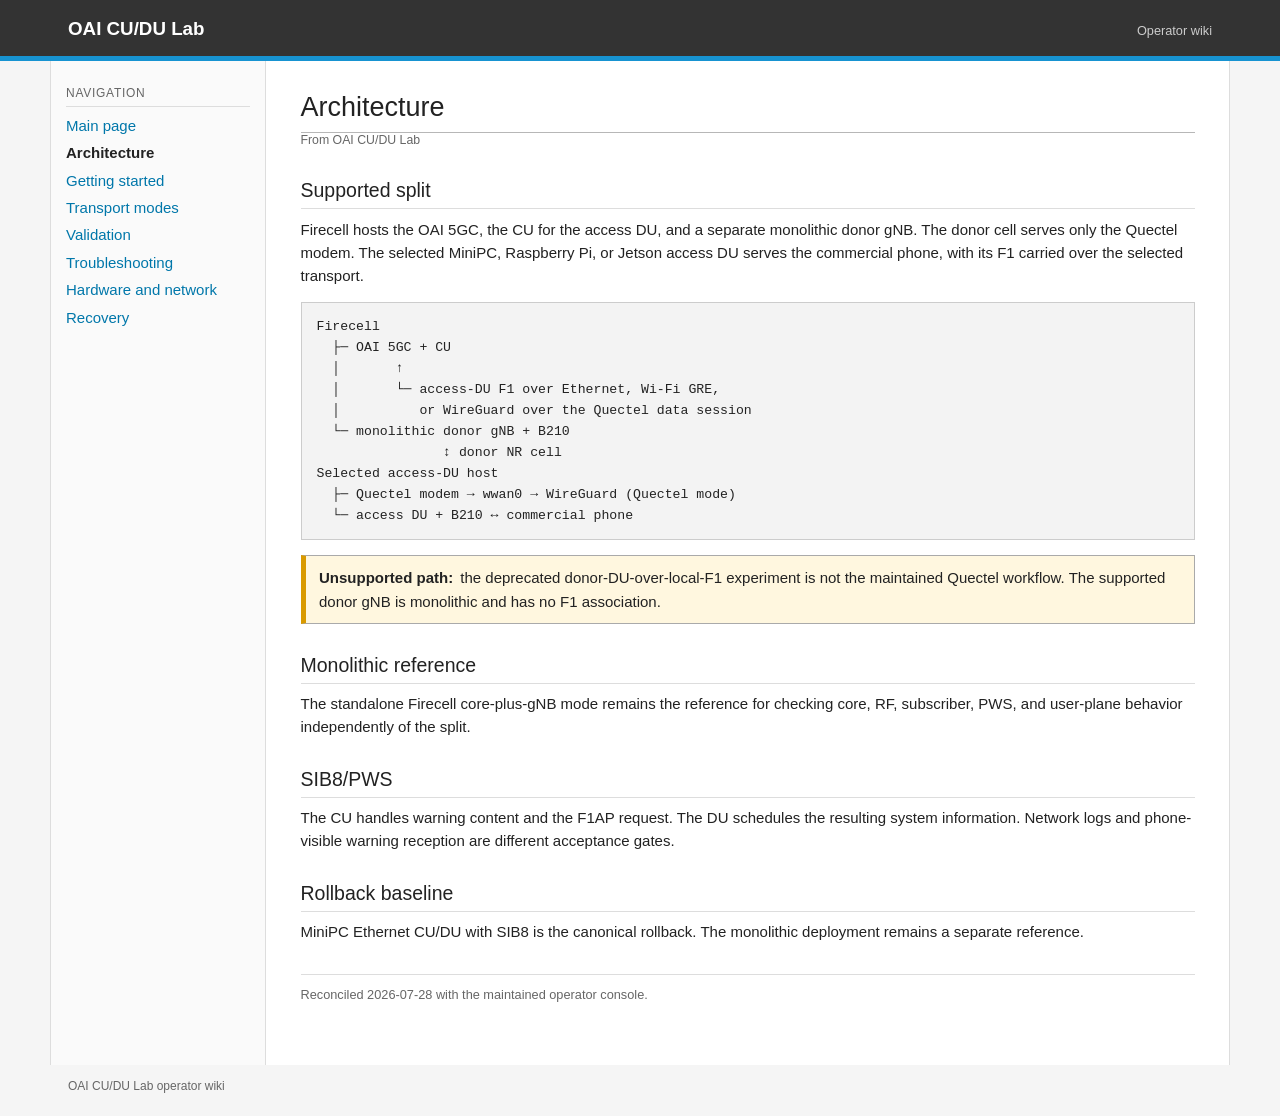
==== commit 4c77387e: "Consolidate lab operator tooling" ====
--- a/wiki/architecture.html
+++ b/wiki/architecture.html
@@ -18,5 +18,5 @@
 <h2>Monolithic reference</h2><p>The standalone Firecell core-plus-gNB mode remains the reference for checking core, RF, subscriber, PWS, and user-plane behavior independently of the split.</p>
 <h2>SIB8/PWS</h2><p>The CU handles warning content and the F1AP request. The DU schedules the resulting system information. Network logs and phone-visible warning reception are different acceptance gates.</p>
 <h2>Rollback baseline</h2><p>MiniPC Ethernet CU/DU with SIB8 is the canonical rollback. The monolithic deployment remains a separate reference.</p>
-<p class="source">Reconciled 2026-07-28 with the maintained operator console and Quectel helper workflow.</p></main></div>
+<p class="source">Reconciled 2026-07-28 with the maintained operator console.</p></main></div>
 <footer>OAI CU/DU Lab operator wiki</footer></body></html>
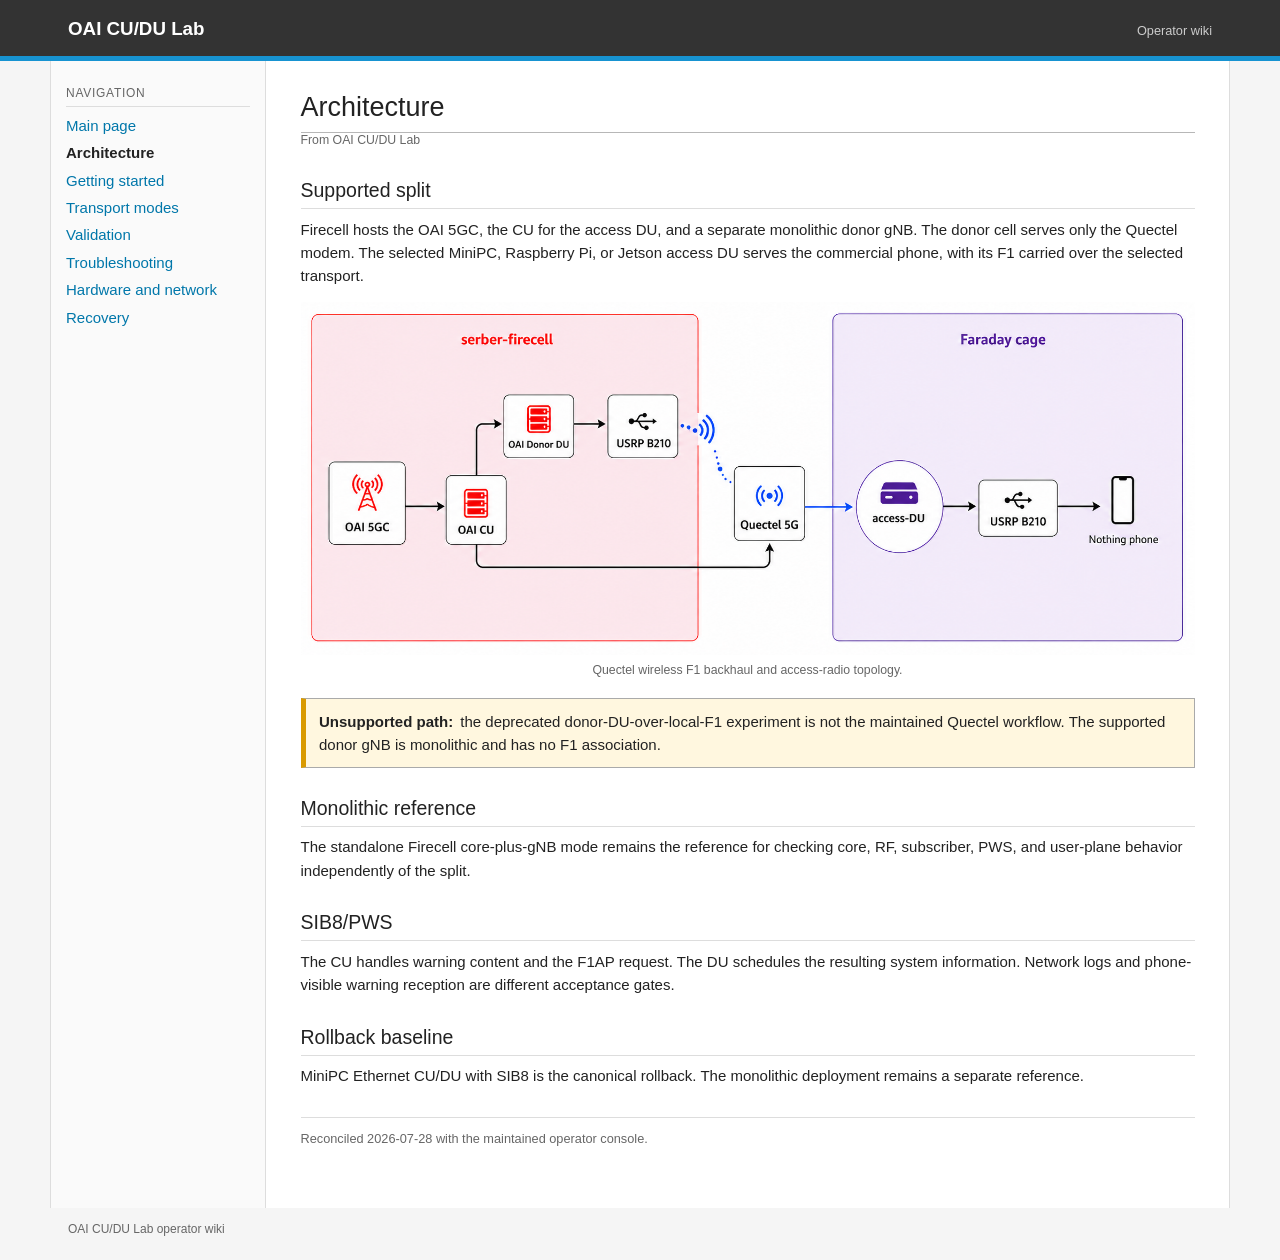
==== commit b4652e38: "Update wiki architecture diagram" ====
--- a/wiki/architecture.html
+++ b/wiki/architecture.html
@@ -1,19 +1,13 @@
 <!doctype html>
-<html lang="en"><head><meta charset="utf-8"><meta name="viewport" content="width=device-width,initial-scale=1"><title>Architecture — OAI CU/DU Lab</title><link rel="stylesheet" href="style.css"></head>
+<html lang="en"><head><meta charset="utf-8"><meta name="viewport" content="width=device-width,initial-scale=1"><title>Architecture | OAI CU/DU Lab</title><link rel="stylesheet" href="style.css"></head>
 <body><header class="site-header"><div class="site-header-inner"><p class="site-title"><a href="index.html">OAI CU/DU Lab</a></p><span class="site-tagline">Operator wiki</span></div></header>
 <div class="page"><aside class="sidebar"><h2>Navigation</h2><ul><li><a href="index.html">Main page</a></li><li><a aria-current="page" href="architecture.html">Architecture</a></li><li><a href="commands.html">Getting started</a></li><li><a href="workflows.html">Transport modes</a></li><li><a href="validation.html">Validation</a></li><li><a href="troubleshooting.html">Troubleshooting</a></li><li><a href="hardware.html">Hardware and network</a></li><li><a href="recovery.html">Recovery</a></li></ul></aside>
 <main><h1>Architecture</h1><p class="from">From OAI CU/DU Lab</p>
 <h2>Supported split</h2><p>Firecell hosts the OAI 5GC, the CU for the access DU, and a separate monolithic donor gNB. The donor cell serves only the Quectel modem. The selected MiniPC, Raspberry Pi, or Jetson access DU serves the commercial phone, with its F1 carried over the selected transport.</p>
-<pre><code>Firecell
-  ├─ OAI 5GC + CU
-  │       ↑
-  │       └─ access-DU F1 over Ethernet, Wi-Fi GRE,
-  │          or WireGuard over the Quectel data session
-  └─ monolithic donor gNB + B210
-                ↕ donor NR cell
-Selected access-DU host
-  ├─ Quectel modem → wwan0 → WireGuard (Quectel mode)
-  └─ access DU + B210 ↔ commercial phone</code></pre>
+<figure class="architecture-diagram">
+  <img src="assets/images/schema-architecture.png" width="1672" height="660" alt="OAI CU/DU lab topology: Firecell OAI 5GC and CU connect to a donor DU and B210 serving a Quectel 5G modem; the access DU in the Faraday cage connects through a second B210 to the test phone.">
+  <figcaption>Quectel wireless F1 backhaul and access-radio topology.</figcaption>
+</figure>
 <div class="warning"><strong>Unsupported path:</strong> the deprecated donor-DU-over-local-F1 experiment is not the maintained Quectel workflow. The supported donor gNB is monolithic and has no F1 association.</div>
 <h2>Monolithic reference</h2><p>The standalone Firecell core-plus-gNB mode remains the reference for checking core, RF, subscriber, PWS, and user-plane behavior independently of the split.</p>
 <h2>SIB8/PWS</h2><p>The CU handles warning content and the F1AP request. The DU schedules the resulting system information. Network logs and phone-visible warning reception are different acceptance gates.</p>
--- a/wiki/style.css
+++ b/wiki/style.css
@@ -46,6 +46,10 @@
 pre { overflow-x: auto; padding: .85rem 1rem; background: #f3f3f3; border: 1px solid #ccc; line-height: 1.4; }
 pre code { padding: 0; background: transparent; border: 0; }
 
+.architecture-diagram { width: 100%; margin: 1rem 0 1.25rem; }
+.architecture-diagram img { display: block; width: 100%; max-width: 100%; height: auto; }
+.architecture-diagram figcaption { margin-top: .35rem; color: var(--muted); font-size: .82rem; text-align: center; }
+
 table { width: 100%; margin: .8rem 0 1.2rem; border-collapse: collapse; font-size: .92rem; }
 th, td { padding: .45rem .55rem; border: 1px solid #aaa; text-align: left; vertical-align: top; }
 th { background: #e8e8e8; }
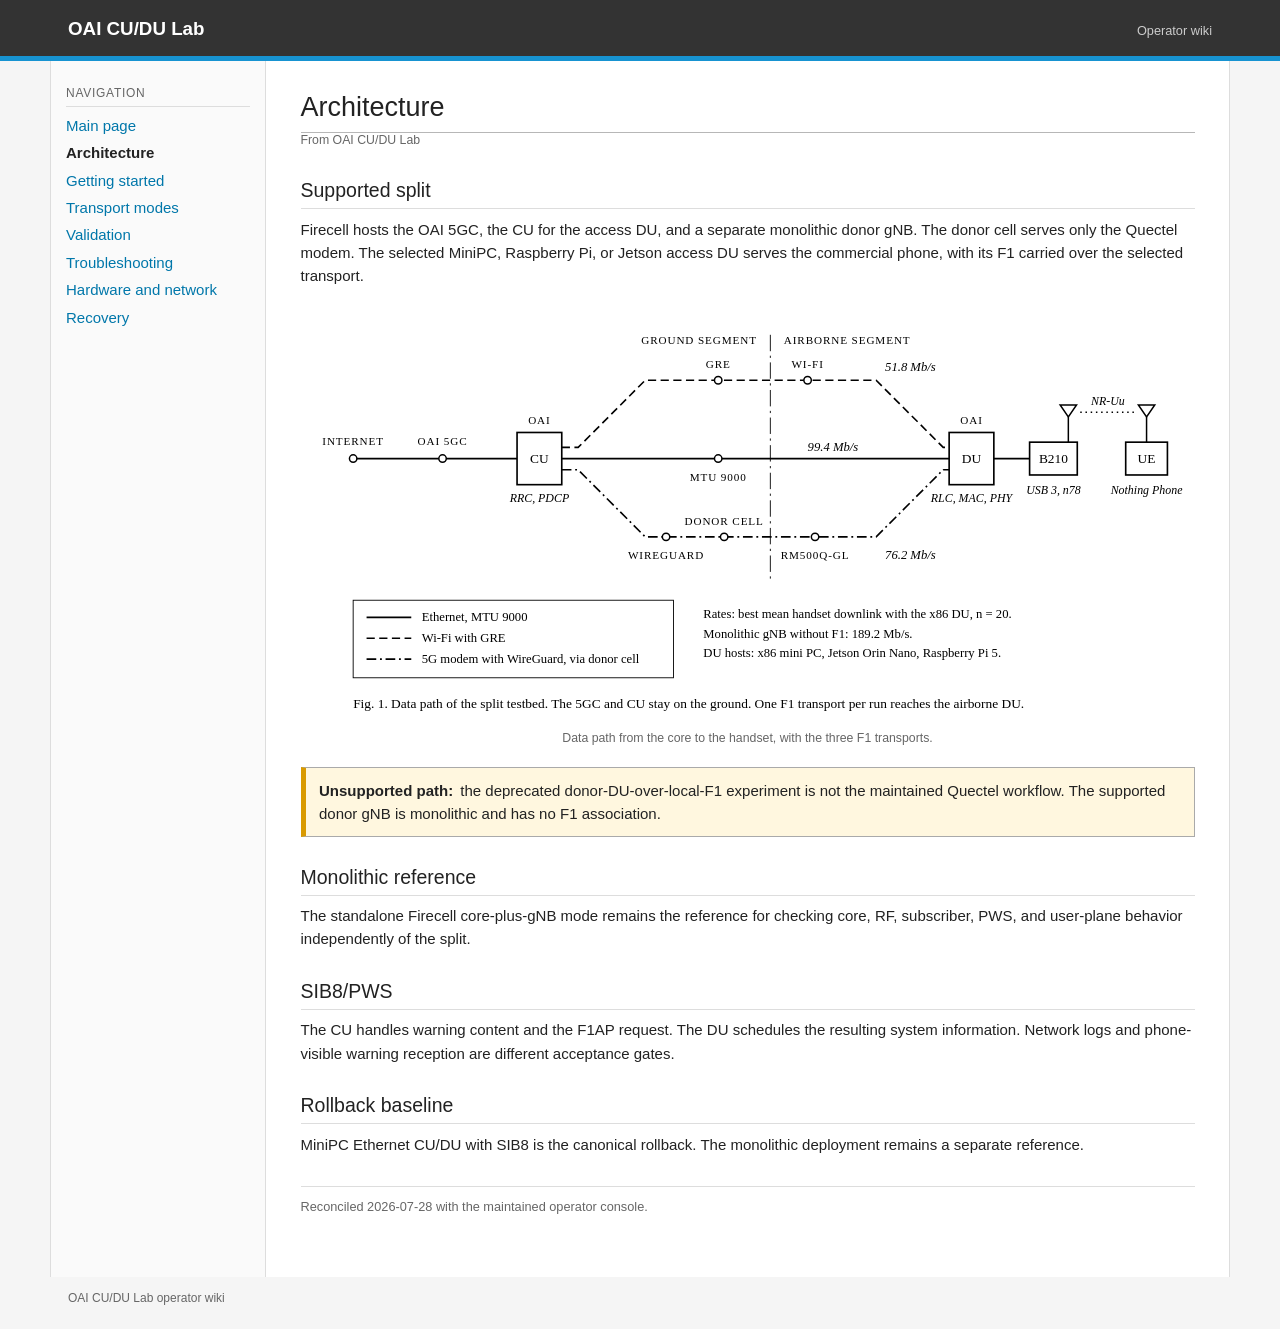
==== commit e4f83529: "Replace README figures with an animated console, a journal-style data path and a matplotlib throughp" ====
--- a/wiki/architecture.html
+++ b/wiki/architecture.html
@@ -5,8 +5,8 @@
 <main><h1>Architecture</h1><p class="from">From OAI CU/DU Lab</p>
 <h2>Supported split</h2><p>Firecell hosts the OAI 5GC, the CU for the access DU, and a separate monolithic donor gNB. The donor cell serves only the Quectel modem. The selected MiniPC, Raspberry Pi, or Jetson access DU serves the commercial phone, with its F1 carried over the selected transport.</p>
 <figure class="architecture-diagram">
-  <img src="assets/images/schema-architecture.png" width="1672" height="660" alt="OAI CU/DU lab topology: Firecell OAI 5GC and CU connect to a donor DU and B210 serving a Quectel 5G modem; the access DU in the Faraday cage connects through a second B210 to the test phone.">
-  <figcaption>Quectel wireless F1 backhaul and access-radio topology.</figcaption>
+  <img src="assets/images/architecture.svg" width="1200" height="566" alt="Data path: the OAI 5GC and CU on Firecell reach the airborne access DU over Ethernet, Wi-Fi with GRE, or the Quectel 5G modem with WireGuard through the donor cell; the DU drives the USRP B210 that serves the phone.">
+  <figcaption>Data path from the core to the handset, with the three F1 transports.</figcaption>
 </figure>
 <div class="warning"><strong>Unsupported path:</strong> the deprecated donor-DU-over-local-F1 experiment is not the maintained Quectel workflow. The supported donor gNB is monolithic and has no F1 association.</div>
 <h2>Monolithic reference</h2><p>The standalone Firecell core-plus-gNB mode remains the reference for checking core, RF, subscriber, PWS, and user-plane behavior independently of the split.</p>
